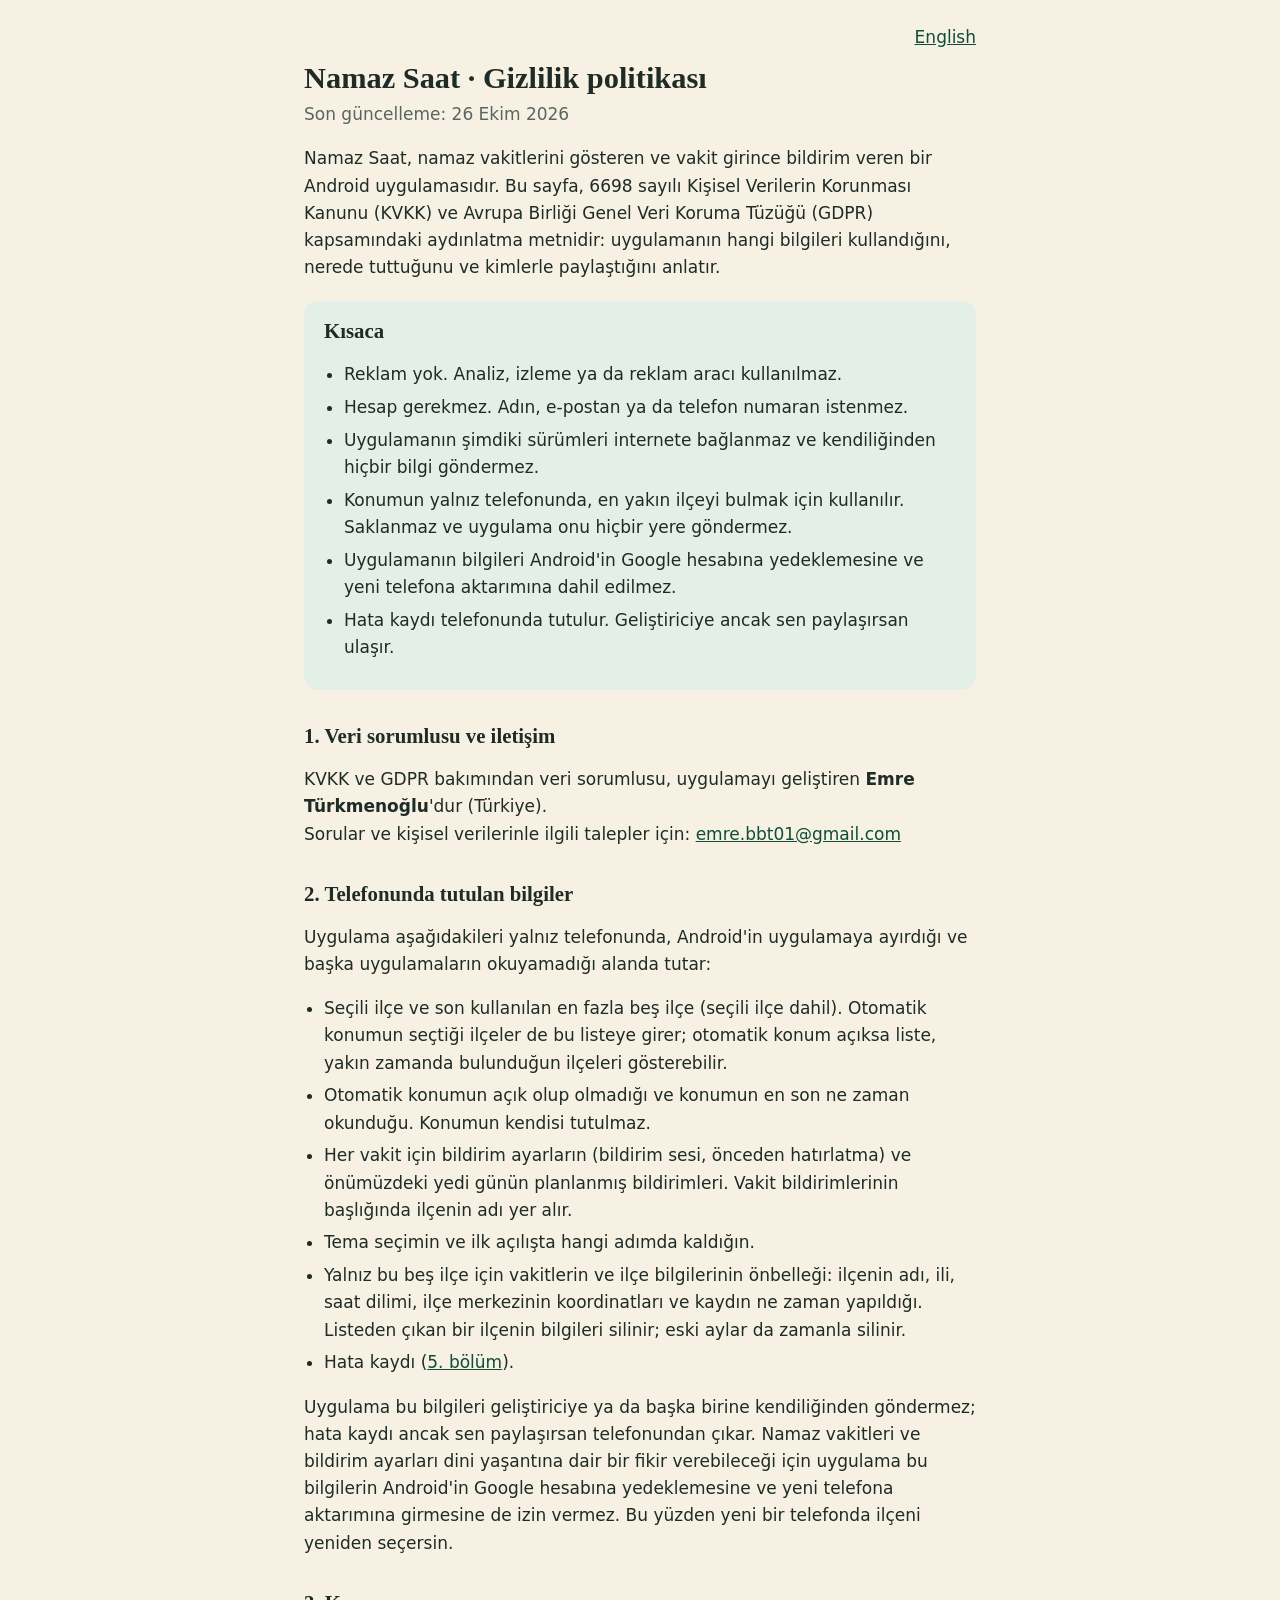
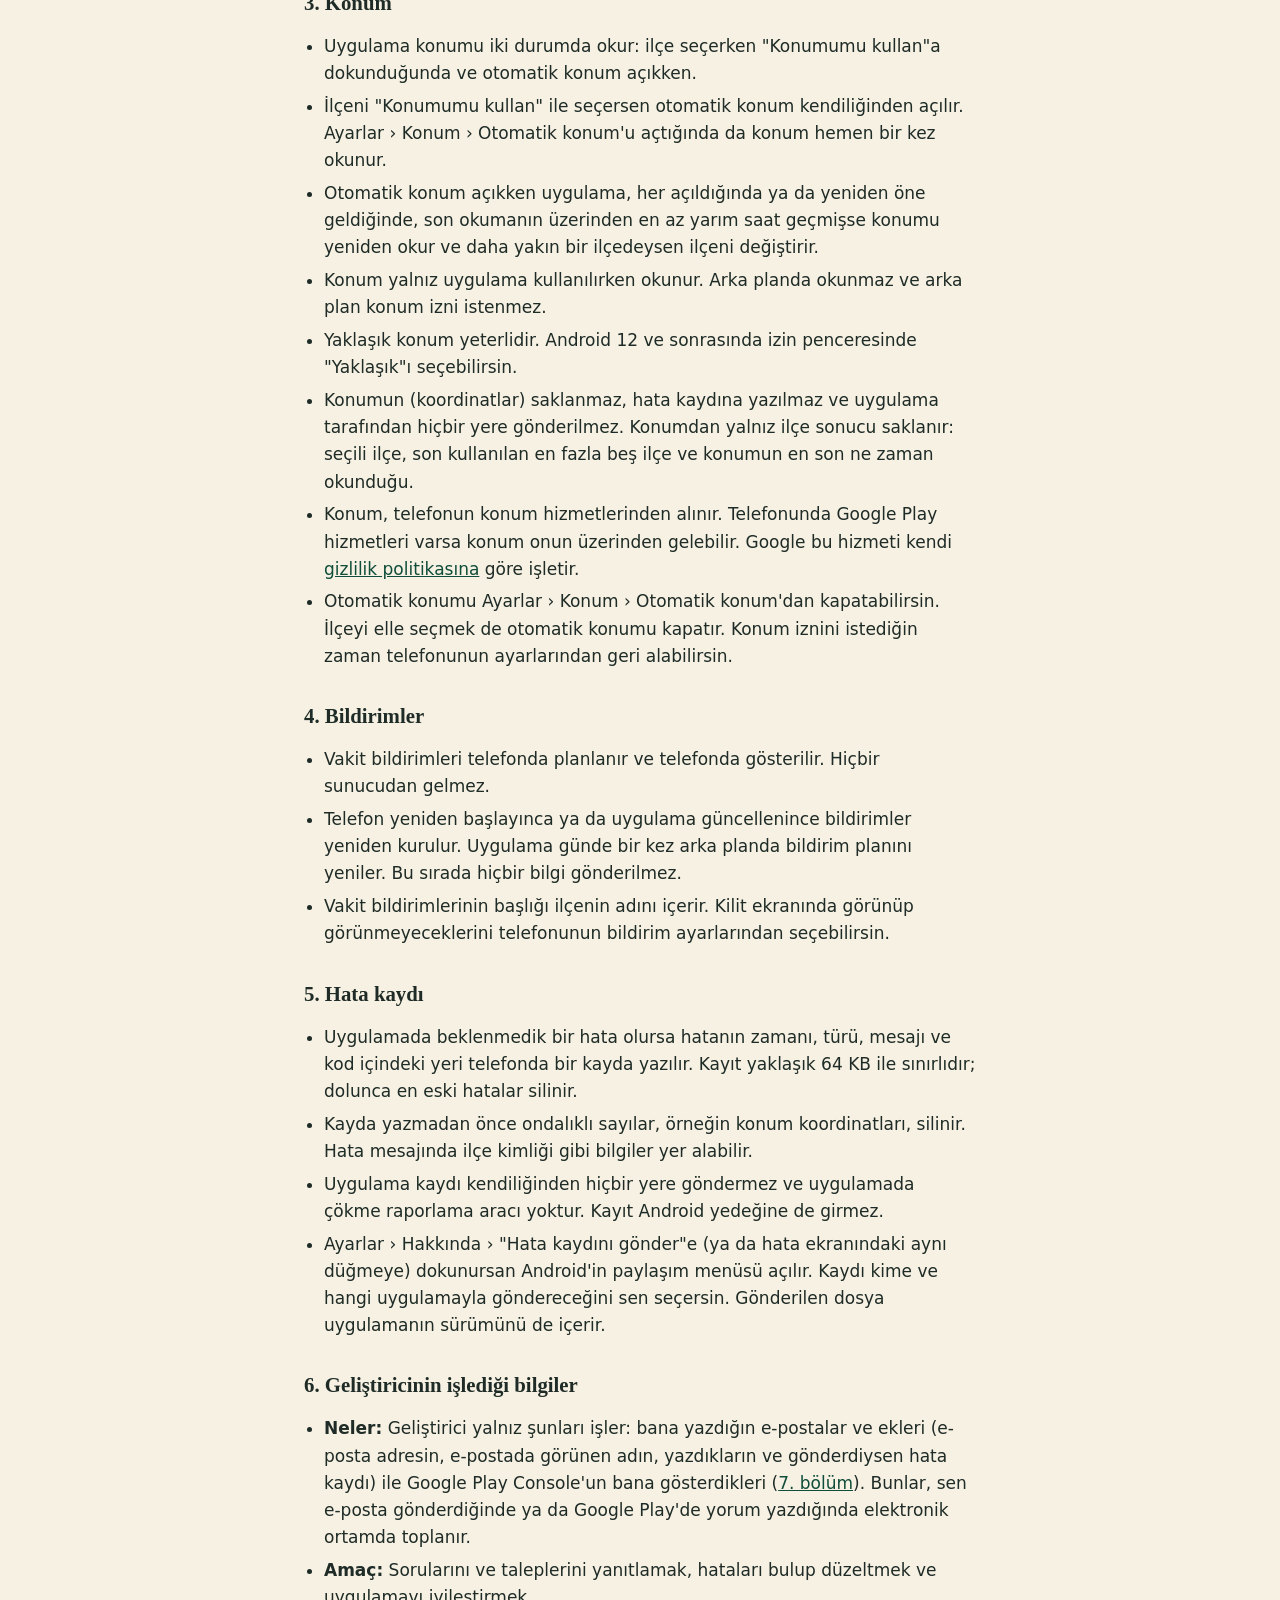
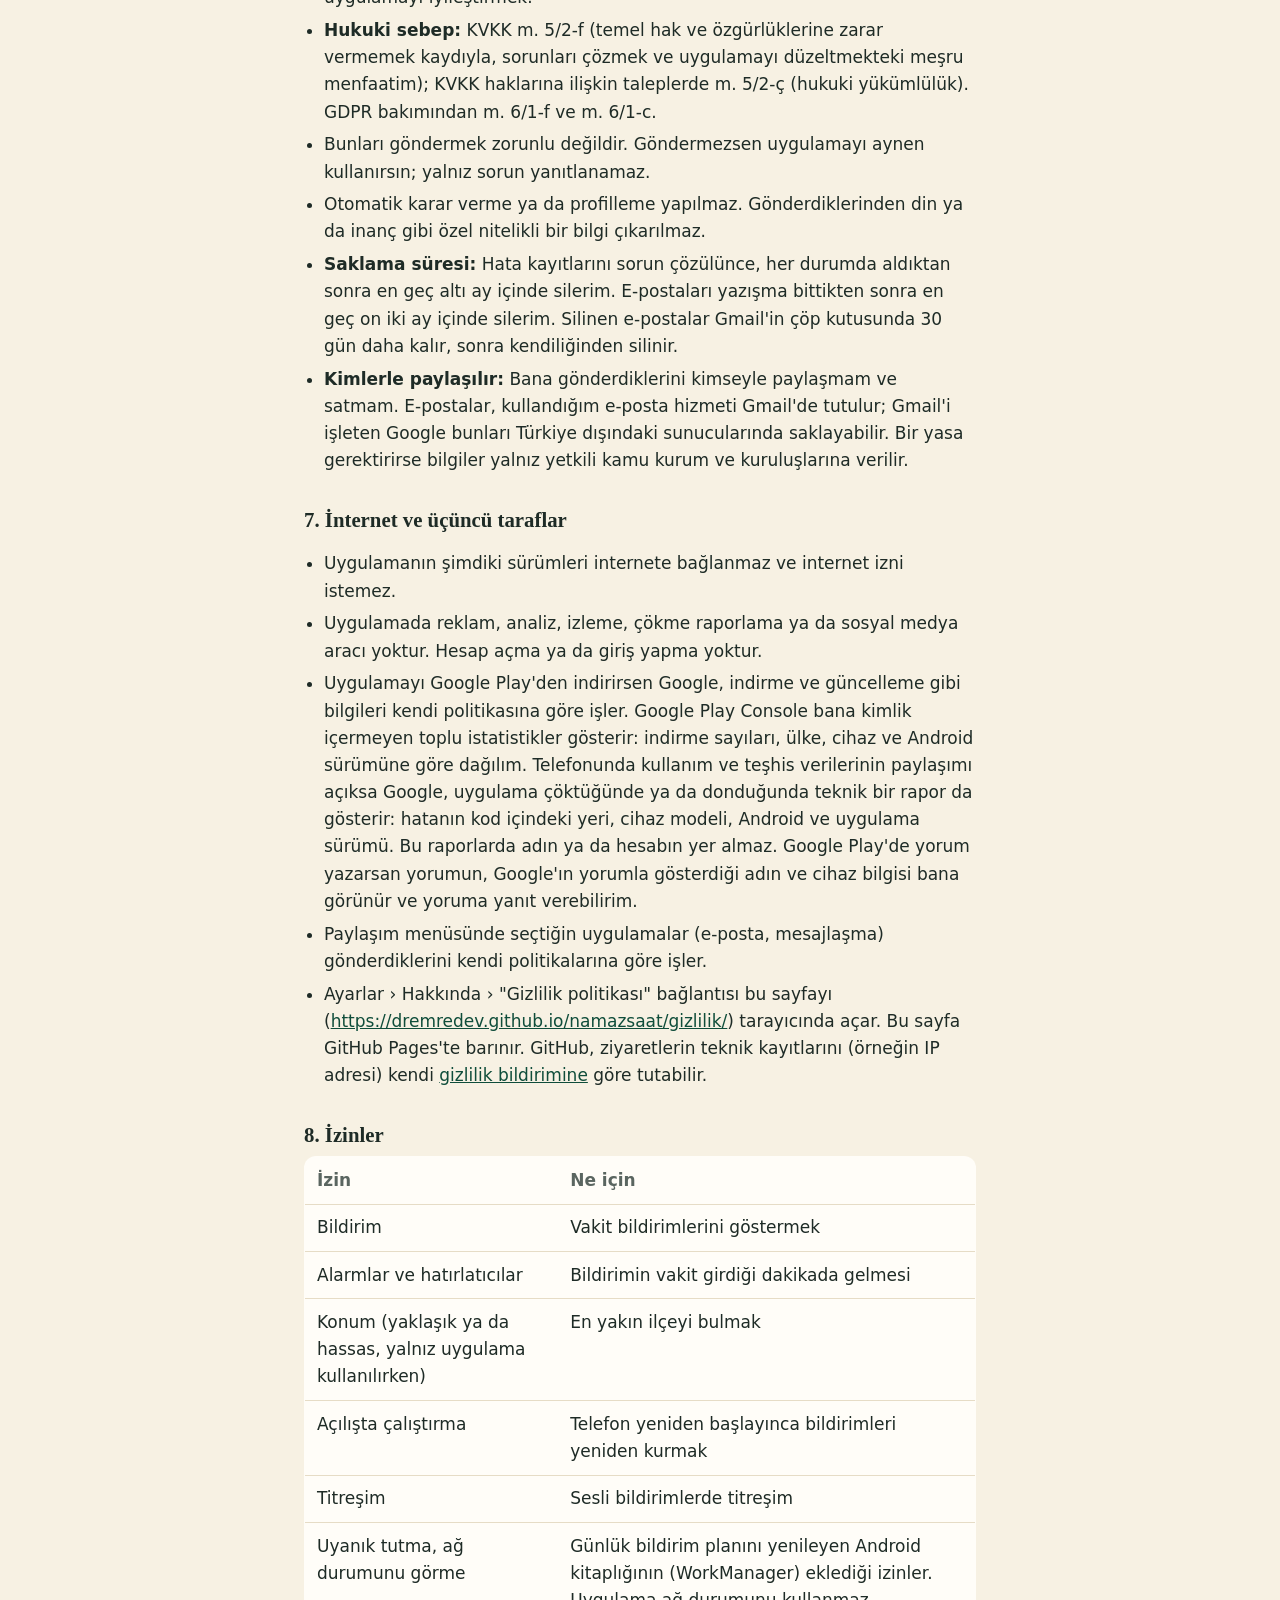
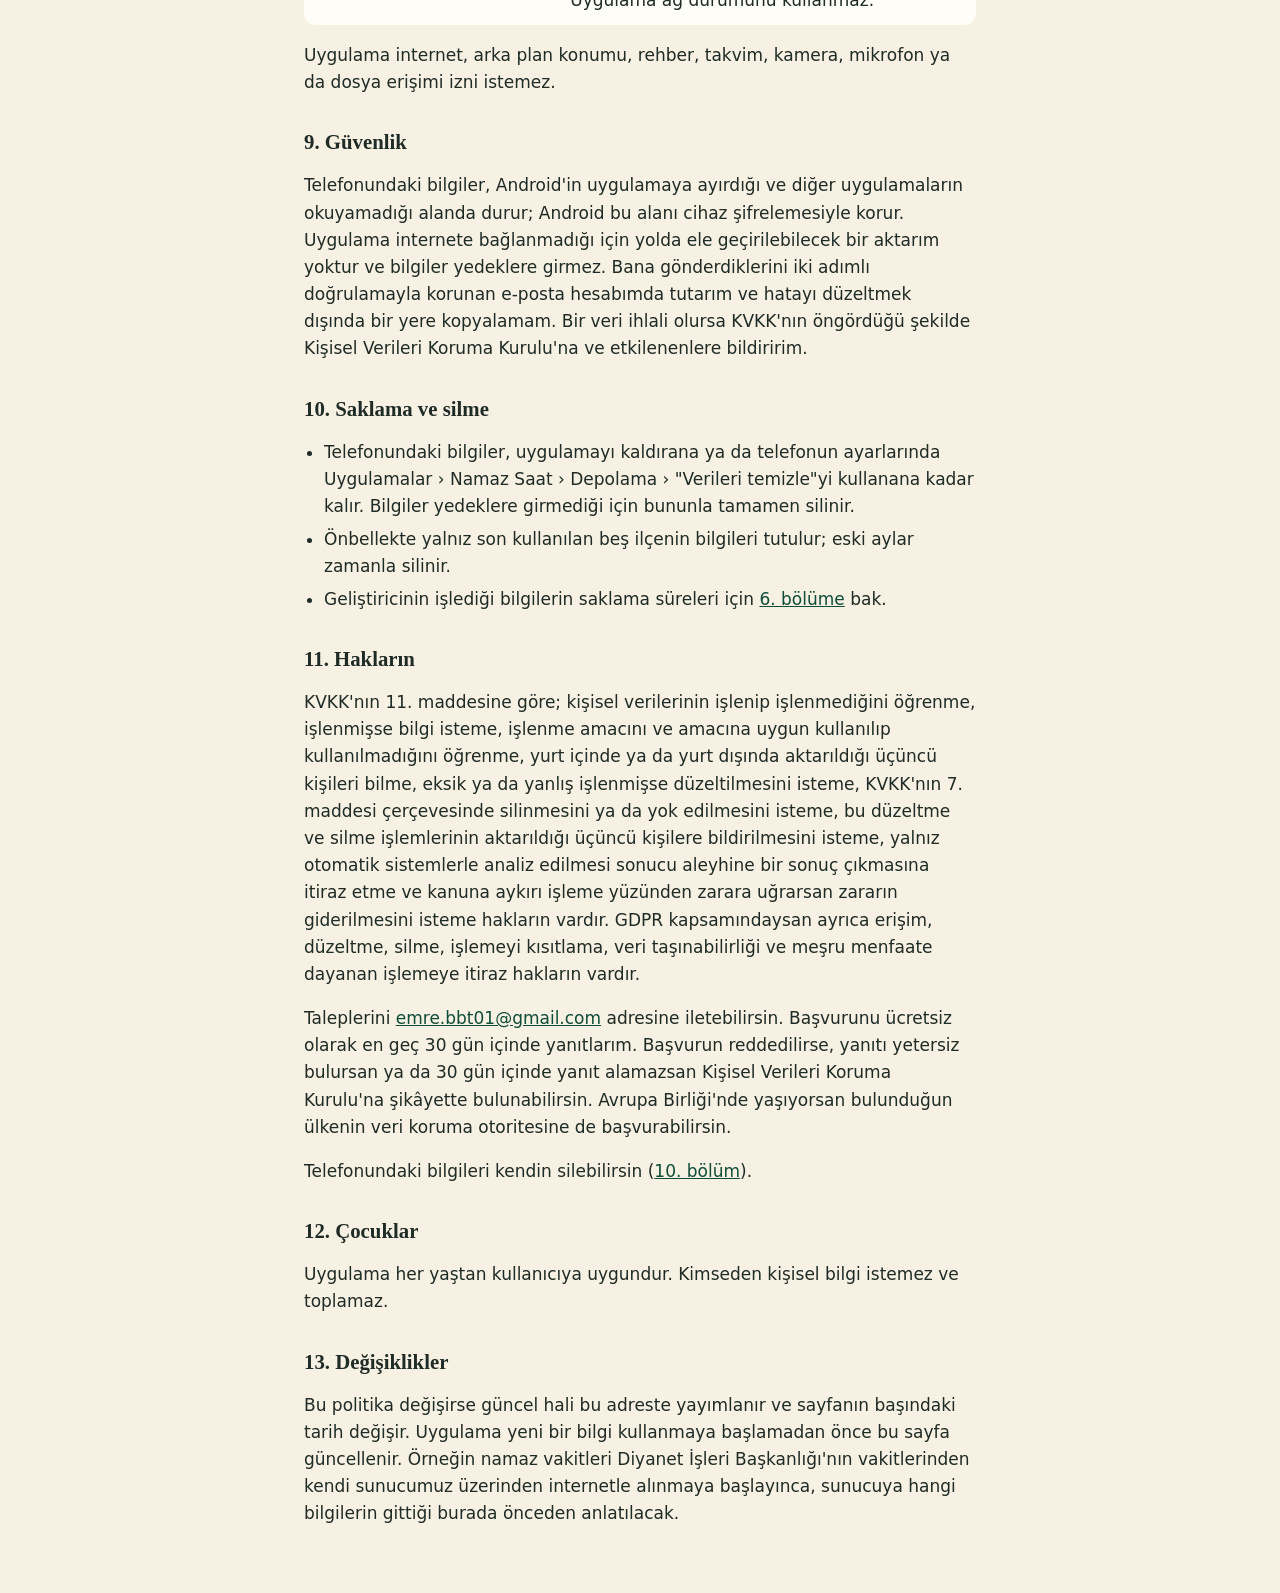
==== namazsaat/gizlilik/index.html @ 2cdb9e87 "Namaz Saat gizlilik politikası Türkçe (asıl metin) ve İngilizce; KVKK aydınlatma metni ve GDPR bilgi" ====
<!doctype html>
<html lang="tr">
<head>
<meta charset="utf-8">
<meta name="viewport" content="width=device-width, initial-scale=1">
<title>Namaz Saat · Gizlilik politikası</title>
<meta name="description" content="Namaz Saat uygulamasının hangi bilgileri kullandığı, nerede tuttuğu ve kimlerle paylaştığı.">
<link rel="alternate" hreflang="en" href="../privacy/">
<link rel="stylesheet" href="../policy.css">
</head>
<body>
<main>
<p class="lang"><a href="../privacy/" hreflang="en" lang="en">English</a></p>

<h1>Namaz Saat · Gizlilik politikası</h1>
<p class="updated">Son güncelleme: 26 Ekim 2026</p>

<p>Namaz Saat, namaz vakitlerini gösteren ve vakit girince bildirim veren bir Android uygulamasıdır. Bu sayfa, 6698 sayılı Kişisel Verilerin Korunması Kanunu (KVKK) ve Avrupa Birliği Genel Veri Koruma Tüzüğü (GDPR) kapsamındaki aydınlatma metnidir: uygulamanın hangi bilgileri kullandığını, nerede tuttuğunu ve kimlerle paylaştığını anlatır.</p>

<section class="summary" aria-labelledby="kisaca">
<h2 id="kisaca">Kısaca</h2>
<ul>
<li>Reklam yok. Analiz, izleme ya da reklam aracı kullanılmaz.</li>
<li>Hesap gerekmez. Adın, e-postan ya da telefon numaran istenmez.</li>
<li>Uygulamanın şimdiki sürümleri internete bağlanmaz ve kendiliğinden hiçbir bilgi göndermez.</li>
<li>Konumun yalnız telefonunda, en yakın ilçeyi bulmak için kullanılır. Saklanmaz ve uygulama onu hiçbir yere göndermez.</li>
<li>Uygulamanın bilgileri Android'in Google hesabına yedeklemesine ve yeni telefona aktarımına dahil edilmez.</li>
<li>Hata kaydı telefonunda tutulur. Geliştiriciye ancak sen paylaşırsan ulaşır.</li>
</ul>
</section>

<h2 id="sorumlu">1. Veri sorumlusu ve iletişim</h2>
<p>KVKK ve GDPR bakımından veri sorumlusu, uygulamayı geliştiren <strong>Emre Türkmenoğlu</strong>'dur (Türkiye).<br>
Sorular ve kişisel verilerinle ilgili talepler için: <a href="mailto:emre.bbt01@gmail.com">emre.bbt01@gmail.com</a></p>

<h2 id="telefonda">2. Telefonunda tutulan bilgiler</h2>
<p>Uygulama aşağıdakileri yalnız telefonunda, Android'in uygulamaya ayırdığı ve başka uygulamaların okuyamadığı alanda tutar:</p>
<ul>
<li>Seçili ilçe ve son kullanılan en fazla beş ilçe (seçili ilçe dahil). Otomatik konumun seçtiği ilçeler de bu listeye girer; otomatik konum açıksa liste, yakın zamanda bulunduğun ilçeleri gösterebilir.</li>
<li>Otomatik konumun açık olup olmadığı ve konumun en son ne zaman okunduğu. Konumun kendisi tutulmaz.</li>
<li>Her vakit için bildirim ayarların (bildirim sesi, önceden hatırlatma) ve önümüzdeki yedi günün planlanmış bildirimleri. Vakit bildirimlerinin başlığında ilçenin adı yer alır.</li>
<li>Tema seçimin ve ilk açılışta hangi adımda kaldığın.</li>
<li>Yalnız bu beş ilçe için vakitlerin ve ilçe bilgilerinin önbelleği: ilçenin adı, ili, saat dilimi, ilçe merkezinin koordinatları ve kaydın ne zaman yapıldığı. Listeden çıkan bir ilçenin bilgileri silinir; eski aylar da zamanla silinir.</li>
<li>Hata kaydı (<a href="#hata">5. bölüm</a>).</li>
</ul>
<p>Uygulama bu bilgileri geliştiriciye ya da başka birine kendiliğinden göndermez; hata kaydı ancak sen paylaşırsan telefonundan çıkar. Namaz vakitleri ve bildirim ayarları dini yaşantına dair bir fikir verebileceği için uygulama bu bilgilerin Android'in Google hesabına yedeklemesine ve yeni telefona aktarımına girmesine de izin vermez. Bu yüzden yeni bir telefonda ilçeni yeniden seçersin.</p>

<h2 id="konum">3. Konum</h2>
<ul>
<li>Uygulama konumu iki durumda okur: ilçe seçerken "Konumumu kullan"a dokunduğunda ve otomatik konum açıkken.</li>
<li>İlçeni "Konumumu kullan" ile seçersen otomatik konum kendiliğinden açılır. Ayarlar › Konum › Otomatik konum'u açtığında da konum hemen bir kez okunur.</li>
<li>Otomatik konum açıkken uygulama, her açıldığında ya da yeniden öne geldiğinde, son okumanın üzerinden en az yarım saat geçmişse konumu yeniden okur ve daha yakın bir ilçedeysen ilçeni değiştirir.</li>
<li>Konum yalnız uygulama kullanılırken okunur. Arka planda okunmaz ve arka plan konum izni istenmez.</li>
<li>Yaklaşık konum yeterlidir. Android 12 ve sonrasında izin penceresinde "Yaklaşık"ı seçebilirsin.</li>
<li>Konumun (koordinatlar) saklanmaz, hata kaydına yazılmaz ve uygulama tarafından hiçbir yere gönderilmez. Konumdan yalnız ilçe sonucu saklanır: seçili ilçe, son kullanılan en fazla beş ilçe ve konumun en son ne zaman okunduğu.</li>
<li>Konum, telefonun konum hizmetlerinden alınır. Telefonunda Google Play hizmetleri varsa konum onun üzerinden gelebilir. Google bu hizmeti kendi <a href="https://policies.google.com/privacy?hl=tr">gizlilik politikasına</a> göre işletir.</li>
<li>Otomatik konumu Ayarlar › Konum › Otomatik konum'dan kapatabilirsin. İlçeyi elle seçmek de otomatik konumu kapatır. Konum iznini istediğin zaman telefonunun ayarlarından geri alabilirsin.</li>
</ul>

<h2 id="bildirimler">4. Bildirimler</h2>
<ul>
<li>Vakit bildirimleri telefonda planlanır ve telefonda gösterilir. Hiçbir sunucudan gelmez.</li>
<li>Telefon yeniden başlayınca ya da uygulama güncellenince bildirimler yeniden kurulur. Uygulama günde bir kez arka planda bildirim planını yeniler. Bu sırada hiçbir bilgi gönderilmez.</li>
<li>Vakit bildirimlerinin başlığı ilçenin adını içerir. Kilit ekranında görünüp görünmeyeceklerini telefonunun bildirim ayarlarından seçebilirsin.</li>
</ul>

<h2 id="hata">5. Hata kaydı</h2>
<ul>
<li>Uygulamada beklenmedik bir hata olursa hatanın zamanı, türü, mesajı ve kod içindeki yeri telefonda bir kayda yazılır. Kayıt yaklaşık 64 KB ile sınırlıdır; dolunca en eski hatalar silinir.</li>
<li>Kayda yazmadan önce ondalıklı sayılar, örneğin konum koordinatları, silinir. Hata mesajında ilçe kimliği gibi bilgiler yer alabilir.</li>
<li>Uygulama kaydı kendiliğinden hiçbir yere göndermez ve uygulamada çökme raporlama aracı yoktur. Kayıt Android yedeğine de girmez.</li>
<li>Ayarlar › Hakkında › "Hata kaydını gönder"e (ya da hata ekranındaki aynı düğmeye) dokunursan Android'in paylaşım menüsü açılır. Kaydı kime ve hangi uygulamayla göndereceğini sen seçersin. Gönderilen dosya uygulamanın sürümünü de içerir.</li>
</ul>

<h2 id="gelistirici">6. Geliştiricinin işlediği bilgiler</h2>
<ul>
<li><strong>Neler:</strong> Geliştirici yalnız şunları işler: bana yazdığın e-postalar ve ekleri (e-posta adresin, e-postada görünen adın, yazdıkların ve gönderdiysen hata kaydı) ile Google Play Console'un bana gösterdikleri (<a href="#ucuncu">7. bölüm</a>). Bunlar, sen e-posta gönderdiğinde ya da Google Play'de yorum yazdığında elektronik ortamda toplanır.</li>
<li><strong>Amaç:</strong> Sorularını ve taleplerini yanıtlamak, hataları bulup düzeltmek ve uygulamayı iyileştirmek.</li>
<li><strong>Hukuki sebep:</strong> KVKK m. 5/2-f (temel hak ve özgürlüklerine zarar vermemek kaydıyla, sorunları çözmek ve uygulamayı düzeltmekteki meşru menfaatim); KVKK haklarına ilişkin taleplerde m. 5/2-ç (hukuki yükümlülük). GDPR bakımından m. 6/1-f ve m. 6/1-c.</li>
<li>Bunları göndermek zorunlu değildir. Göndermezsen uygulamayı aynen kullanırsın; yalnız sorun yanıtlanamaz.</li>
<li>Otomatik karar verme ya da profilleme yapılmaz. Gönderdiklerinden din ya da inanç gibi özel nitelikli bir bilgi çıkarılmaz.</li>
<li><strong>Saklama süresi:</strong> Hata kayıtlarını sorun çözülünce, her durumda aldıktan sonra en geç altı ay içinde silerim. E-postaları yazışma bittikten sonra en geç on iki ay içinde silerim. Silinen e-postalar Gmail'in çöp kutusunda 30 gün daha kalır, sonra kendiliğinden silinir.</li>
<li><strong>Kimlerle paylaşılır:</strong> Bana gönderdiklerini kimseyle paylaşmam ve satmam. E-postalar, kullandığım e-posta hizmeti Gmail'de tutulur; Gmail'i işleten Google bunları Türkiye dışındaki sunucularında saklayabilir. Bir yasa gerektirirse bilgiler yalnız yetkili kamu kurum ve kuruluşlarına verilir.</li>
</ul>

<h2 id="ucuncu">7. İnternet ve üçüncü taraflar</h2>
<ul>
<li>Uygulamanın şimdiki sürümleri internete bağlanmaz ve internet izni istemez.</li>
<li>Uygulamada reklam, analiz, izleme, çökme raporlama ya da sosyal medya aracı yoktur. Hesap açma ya da giriş yapma yoktur.</li>
<li>Uygulamayı Google Play'den indirirsen Google, indirme ve güncelleme gibi bilgileri kendi politikasına göre işler. Google Play Console bana kimlik içermeyen toplu istatistikler gösterir: indirme sayıları, ülke, cihaz ve Android sürümüne göre dağılım. Telefonunda kullanım ve teşhis verilerinin paylaşımı açıksa Google, uygulama çöktüğünde ya da donduğunda teknik bir rapor da gösterir: hatanın kod içindeki yeri, cihaz modeli, Android ve uygulama sürümü. Bu raporlarda adın ya da hesabın yer almaz. Google Play'de yorum yazarsan yorumun, Google'ın yorumla gösterdiği adın ve cihaz bilgisi bana görünür ve yoruma yanıt verebilirim.</li>
<li>Paylaşım menüsünde seçtiğin uygulamalar (e-posta, mesajlaşma) gönderdiklerini kendi politikalarına göre işler.</li>
<li>Ayarlar › Hakkında › "Gizlilik politikası" bağlantısı bu sayfayı (<a href="https://dremredev.github.io/namazsaat/gizlilik/">https://dremredev.github.io/namazsaat/gizlilik/</a>) tarayıcında açar. Bu sayfa GitHub Pages'te barınır. GitHub, ziyaretlerin teknik kayıtlarını (örneğin IP adresi) kendi <a href="https://docs.github.com/site-policy/privacy-policies/github-general-privacy-statement">gizlilik bildirimine</a> göre tutabilir.</li>
</ul>

<h2 id="izinler">8. İzinler</h2>
<table>
<thead><tr><th scope="col">İzin</th><th scope="col">Ne için</th></tr></thead>
<tbody>
<tr><td>Bildirim</td><td>Vakit bildirimlerini göstermek</td></tr>
<tr><td>Alarmlar ve hatırlatıcılar</td><td>Bildirimin vakit girdiği dakikada gelmesi</td></tr>
<tr><td>Konum (yaklaşık ya da hassas, yalnız uygulama kullanılırken)</td><td>En yakın ilçeyi bulmak</td></tr>
<tr><td>Açılışta çalıştırma</td><td>Telefon yeniden başlayınca bildirimleri yeniden kurmak</td></tr>
<tr><td>Titreşim</td><td>Sesli bildirimlerde titreşim</td></tr>
<tr><td>Uyanık tutma, ağ durumunu görme</td><td>Günlük bildirim planını yenileyen Android kitaplığının (WorkManager) eklediği izinler. Uygulama ağ durumunu kullanmaz.</td></tr>
</tbody>
</table>
<p>Uygulama internet, arka plan konumu, rehber, takvim, kamera, mikrofon ya da dosya erişimi izni istemez.</p>

<h2 id="guvenlik">9. Güvenlik</h2>
<p>Telefonundaki bilgiler, Android'in uygulamaya ayırdığı ve diğer uygulamaların okuyamadığı alanda durur; Android bu alanı cihaz şifrelemesiyle korur. Uygulama internete bağlanmadığı için yolda ele geçirilebilecek bir aktarım yoktur ve bilgiler yedeklere girmez. Bana gönderdiklerini iki adımlı doğrulamayla korunan e-posta hesabımda tutarım ve hatayı düzeltmek dışında bir yere kopyalamam. Bir veri ihlali olursa KVKK'nın öngördüğü şekilde Kişisel Verileri Koruma Kurulu'na ve etkilenenlere bildiririm.</p>

<h2 id="saklama">10. Saklama ve silme</h2>
<ul>
<li>Telefonundaki bilgiler, uygulamayı kaldırana ya da telefonun ayarlarında Uygulamalar › Namaz Saat › Depolama › "Verileri temizle"yi kullanana kadar kalır. Bilgiler yedeklere girmediği için bununla tamamen silinir.</li>
<li>Önbellekte yalnız son kullanılan beş ilçenin bilgileri tutulur; eski aylar zamanla silinir.</li>
<li>Geliştiricinin işlediği bilgilerin saklama süreleri için <a href="#gelistirici">6. bölüme</a> bak.</li>
</ul>

<h2 id="haklar">11. Hakların</h2>
<p>KVKK'nın 11. maddesine göre; kişisel verilerinin işlenip işlenmediğini öğrenme, işlenmişse bilgi isteme, işlenme amacını ve amacına uygun kullanılıp kullanılmadığını öğrenme, yurt içinde ya da yurt dışında aktarıldığı üçüncü kişileri bilme, eksik ya da yanlış işlenmişse düzeltilmesini isteme, KVKK'nın 7. maddesi çerçevesinde silinmesini ya da yok edilmesini isteme, bu düzeltme ve silme işlemlerinin aktarıldığı üçüncü kişilere bildirilmesini isteme, yalnız otomatik sistemlerle analiz edilmesi sonucu aleyhine bir sonuç çıkmasına itiraz etme ve kanuna aykırı işleme yüzünden zarara uğrarsan zararın giderilmesini isteme hakların vardır. GDPR kapsamındaysan ayrıca erişim, düzeltme, silme, işlemeyi kısıtlama, veri taşınabilirliği ve meşru menfaate dayanan işlemeye itiraz hakların vardır.</p>
<p>Taleplerini <a href="mailto:emre.bbt01@gmail.com">emre.bbt01@gmail.com</a> adresine iletebilirsin. Başvurunu ücretsiz olarak en geç 30 gün içinde yanıtlarım. Başvurun reddedilirse, yanıtı yetersiz bulursan ya da 30 gün içinde yanıt alamazsan Kişisel Verileri Koruma Kurulu'na şikâyette bulunabilirsin. Avrupa Birliği'nde yaşıyorsan bulunduğun ülkenin veri koruma otoritesine de başvurabilirsin.</p>
<p>Telefonundaki bilgileri kendin silebilirsin (<a href="#saklama">10. bölüm</a>).</p>

<h2 id="cocuklar">12. Çocuklar</h2>
<p>Uygulama her yaştan kullanıcıya uygundur. Kimseden kişisel bilgi istemez ve toplamaz.</p>

<h2 id="degisiklikler">13. Değişiklikler</h2>
<p>Bu politika değişirse güncel hali bu adreste yayımlanır ve sayfanın başındaki tarih değişir. Uygulama yeni bir bilgi kullanmaya başlamadan önce bu sayfa güncellenir. Örneğin namaz vakitleri Diyanet İşleri Başkanlığı'nın vakitlerinden kendi sunucumuz üzerinden internetle alınmaya başlayınca, sunucuya hangi bilgilerin gittiği burada önceden anlatılacak.</p>
</main>
</body>
</html>
---- namazsaat/policy.css ----
/* Namaz Saat policy pages: the app's colors, no external resources. */
:root {
  color-scheme: light dark;
  --paper: #fffdf8;
  --ground: #f7f1e3;
  --ink: #1e2b26;
  --muted: #5a6560;
  --accent: #0f4d3a;
  --line: #e6dcc6;
  --summary: #e4efe8;
}

@media (prefers-color-scheme: dark) {
  :root {
    --paper: #121e36;
    --ground: #0b1426;
    --ink: #f2ebdd;
    --muted: #b7b2a6;
    --accent: #d9b25f;
    --line: #22314f;
    --summary: #1a2a4a;
  }
}

* { box-sizing: border-box; }

body {
  margin: 0;
  background: var(--ground);
  color: var(--ink);
  font: 17px/1.6 system-ui, -apple-system, "Segoe UI", Roboto, "Noto Sans", sans-serif;
}

main {
  max-width: 44rem;
  margin: 0 auto;
  padding: 1.5rem 1rem 3rem;
}

h1 {
  font-family: Georgia, "Noto Serif", serif;
  font-size: 1.9rem;
  line-height: 1.25;
  margin: 0.5rem 0 0.25rem;
}

h2 {
  font-family: Georgia, "Noto Serif", serif;
  font-size: 1.3rem;
  line-height: 1.3;
  margin: 2rem 0 0.5rem;
}

a { color: var(--accent); }

.updated, .lang { color: var(--muted); margin: 0; }

.lang { text-align: right; }

.summary {
  background: var(--summary);
  border-radius: 14px;
  padding: 0.25rem 1.25rem 0.75rem;
  margin: 1.25rem 0;
}

.summary h2 { margin-top: 0.75rem; }

ul { padding-left: 1.25rem; }

li { margin: 0.35rem 0; }

table {
  width: 100%;
  border-collapse: collapse;
  background: var(--paper);
  border: 1px solid var(--line);
  border-radius: 12px;
  overflow: hidden;
}

th, td {
  text-align: left;
  vertical-align: top;
  padding: 0.6rem 0.75rem;
  border-bottom: 1px solid var(--line);
}

tr:last-child td { border-bottom: 0; }

th { color: var(--muted); font-weight: 600; }
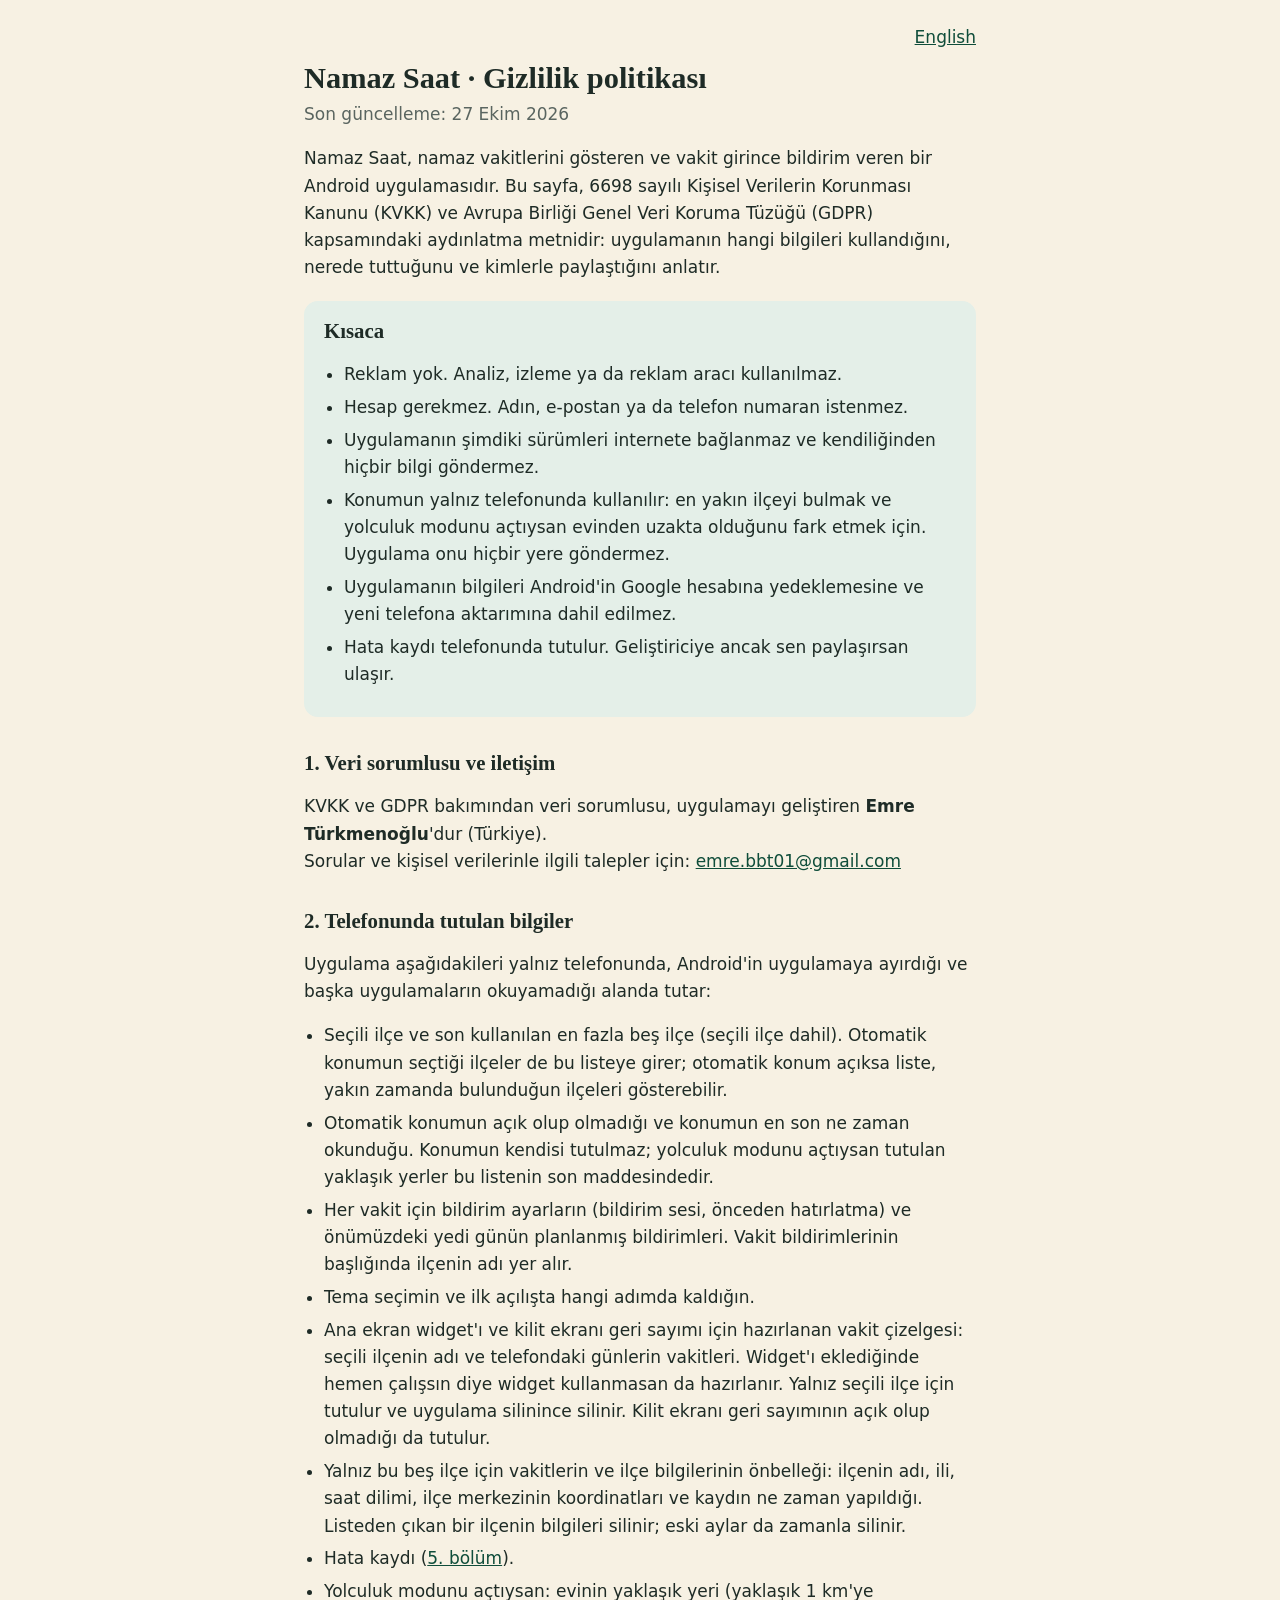
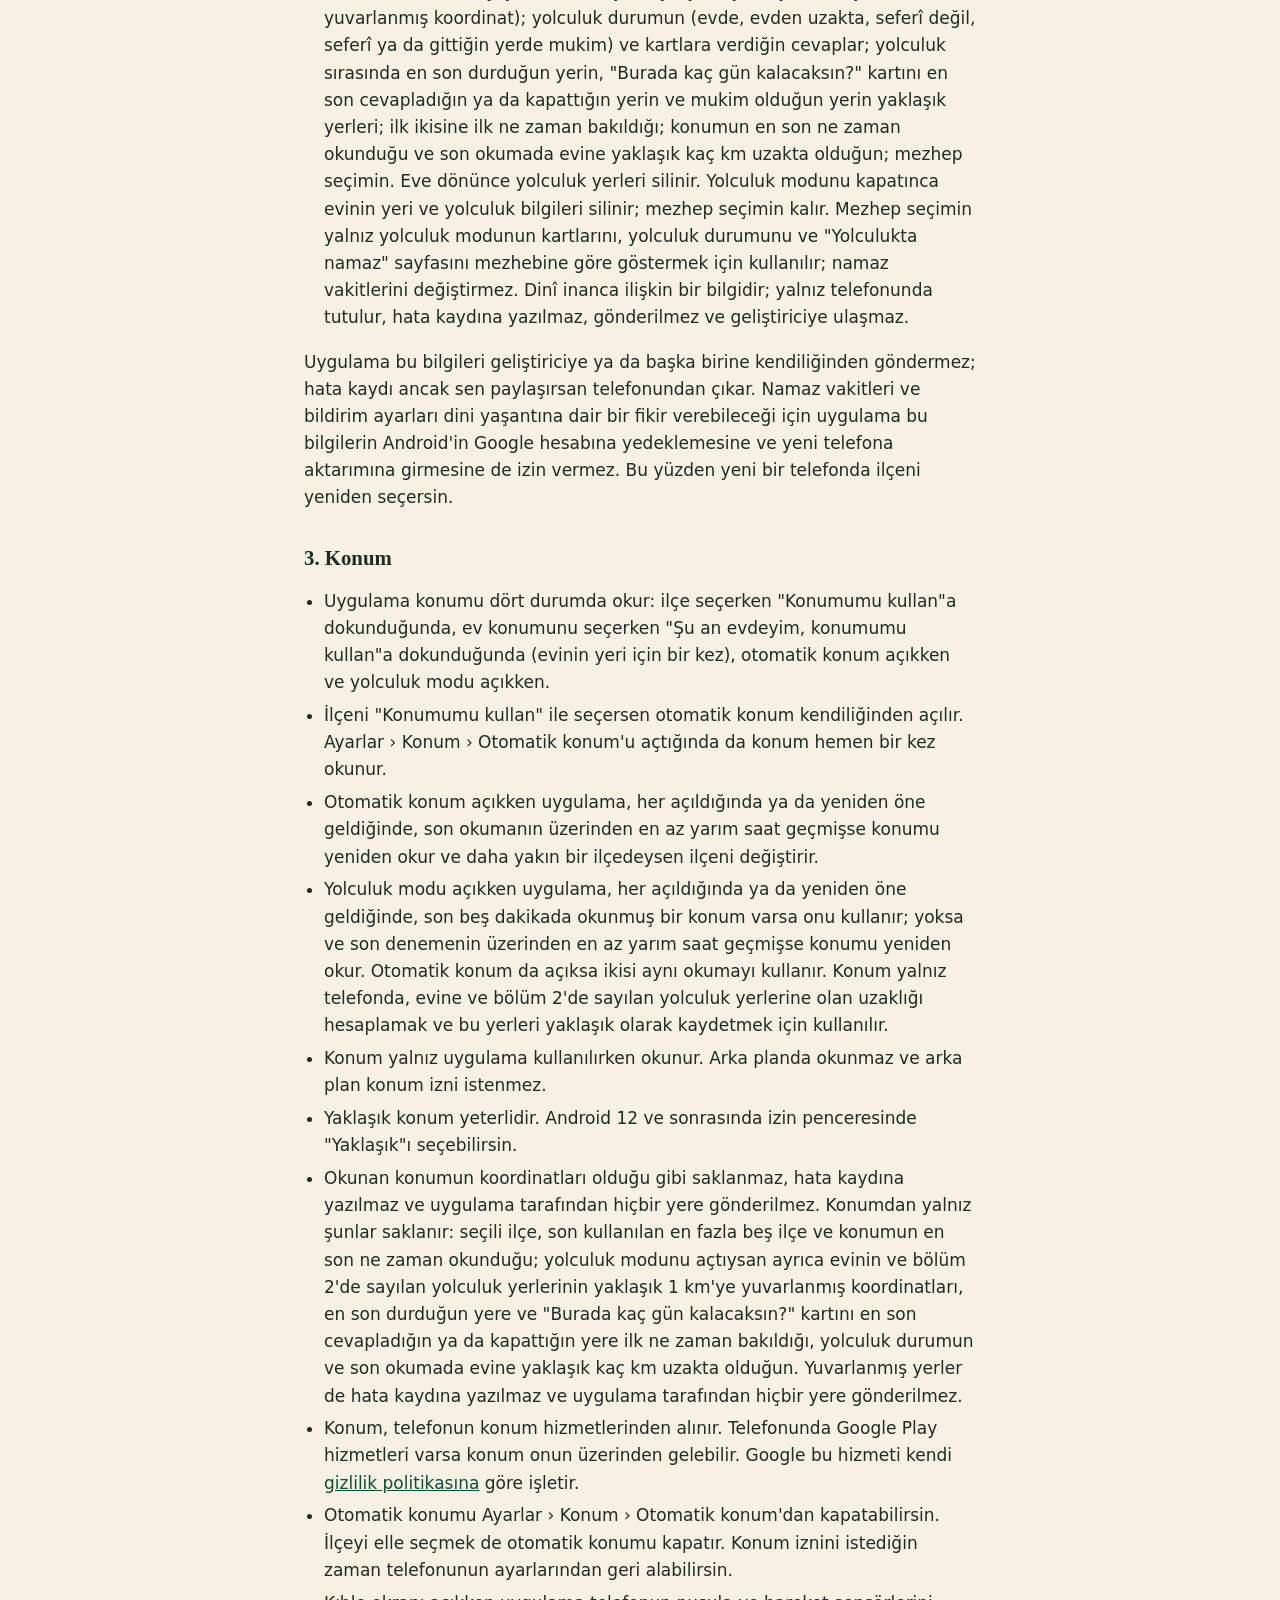
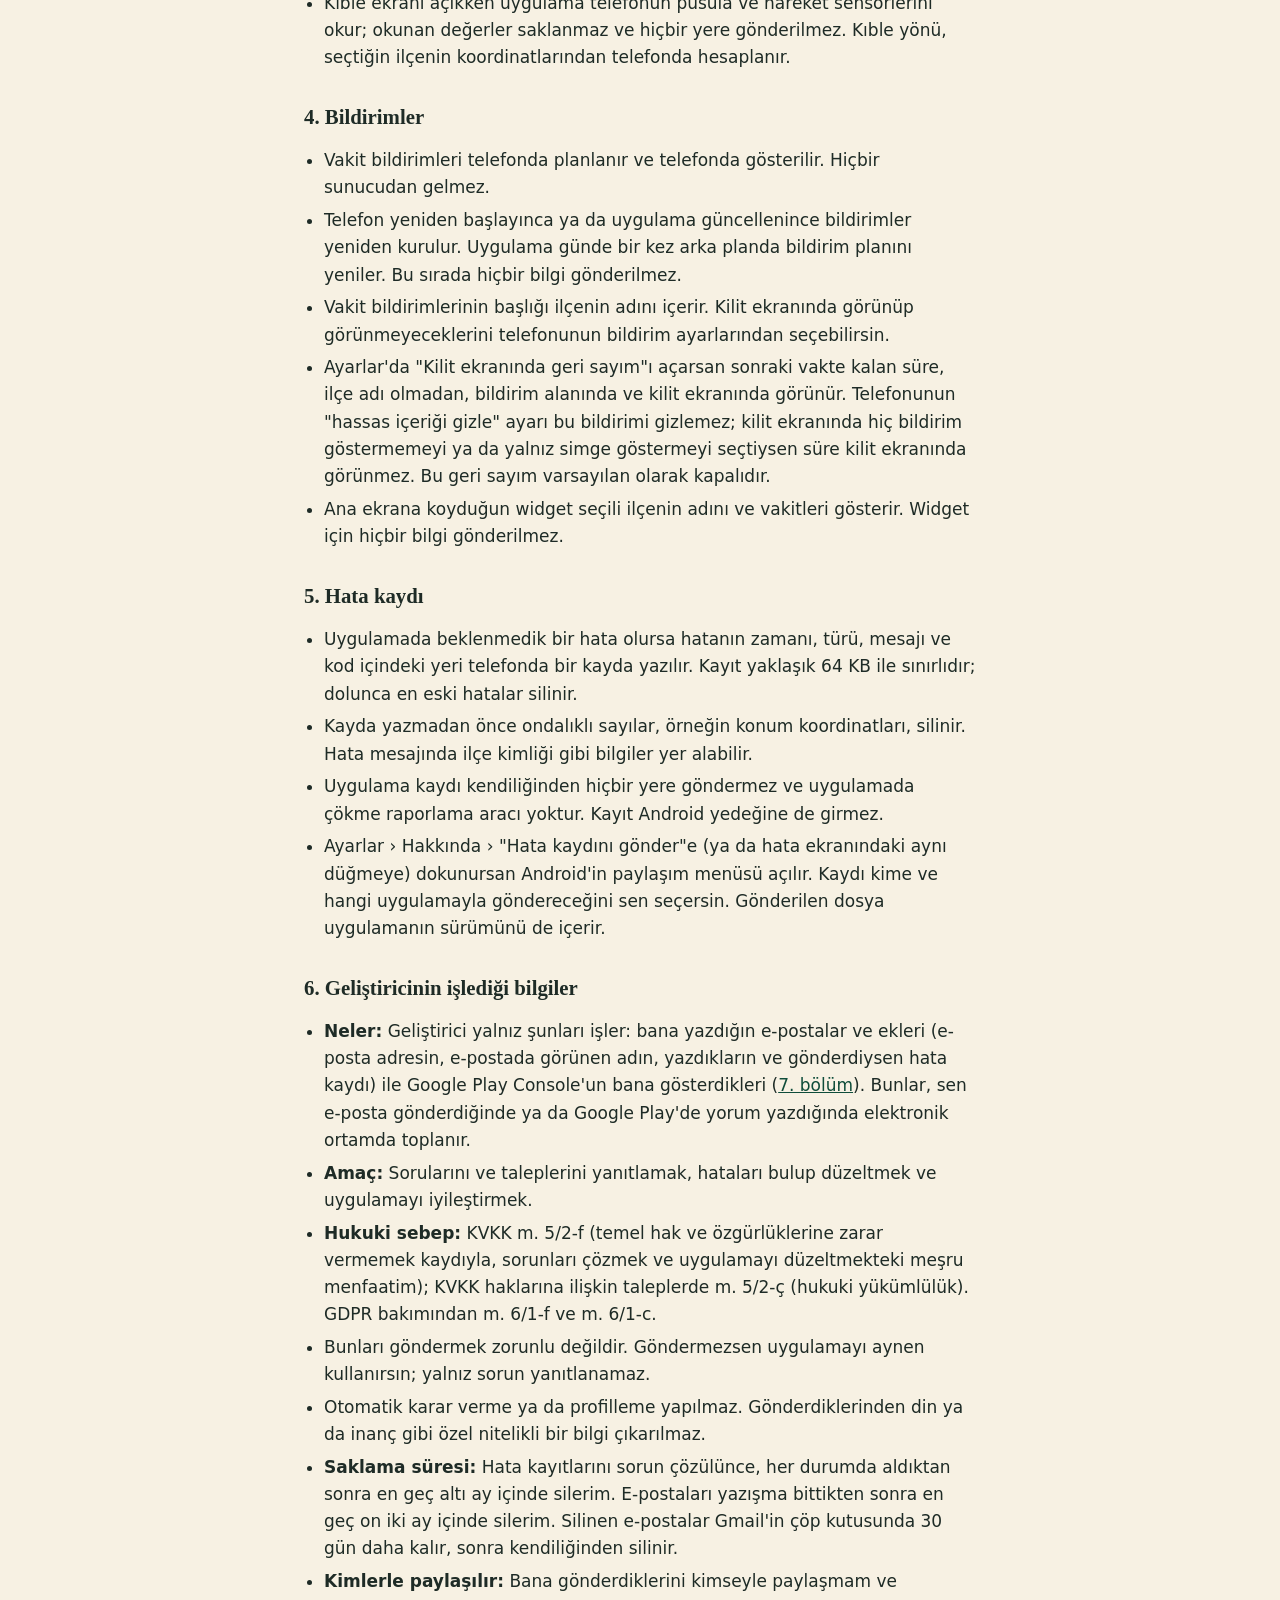
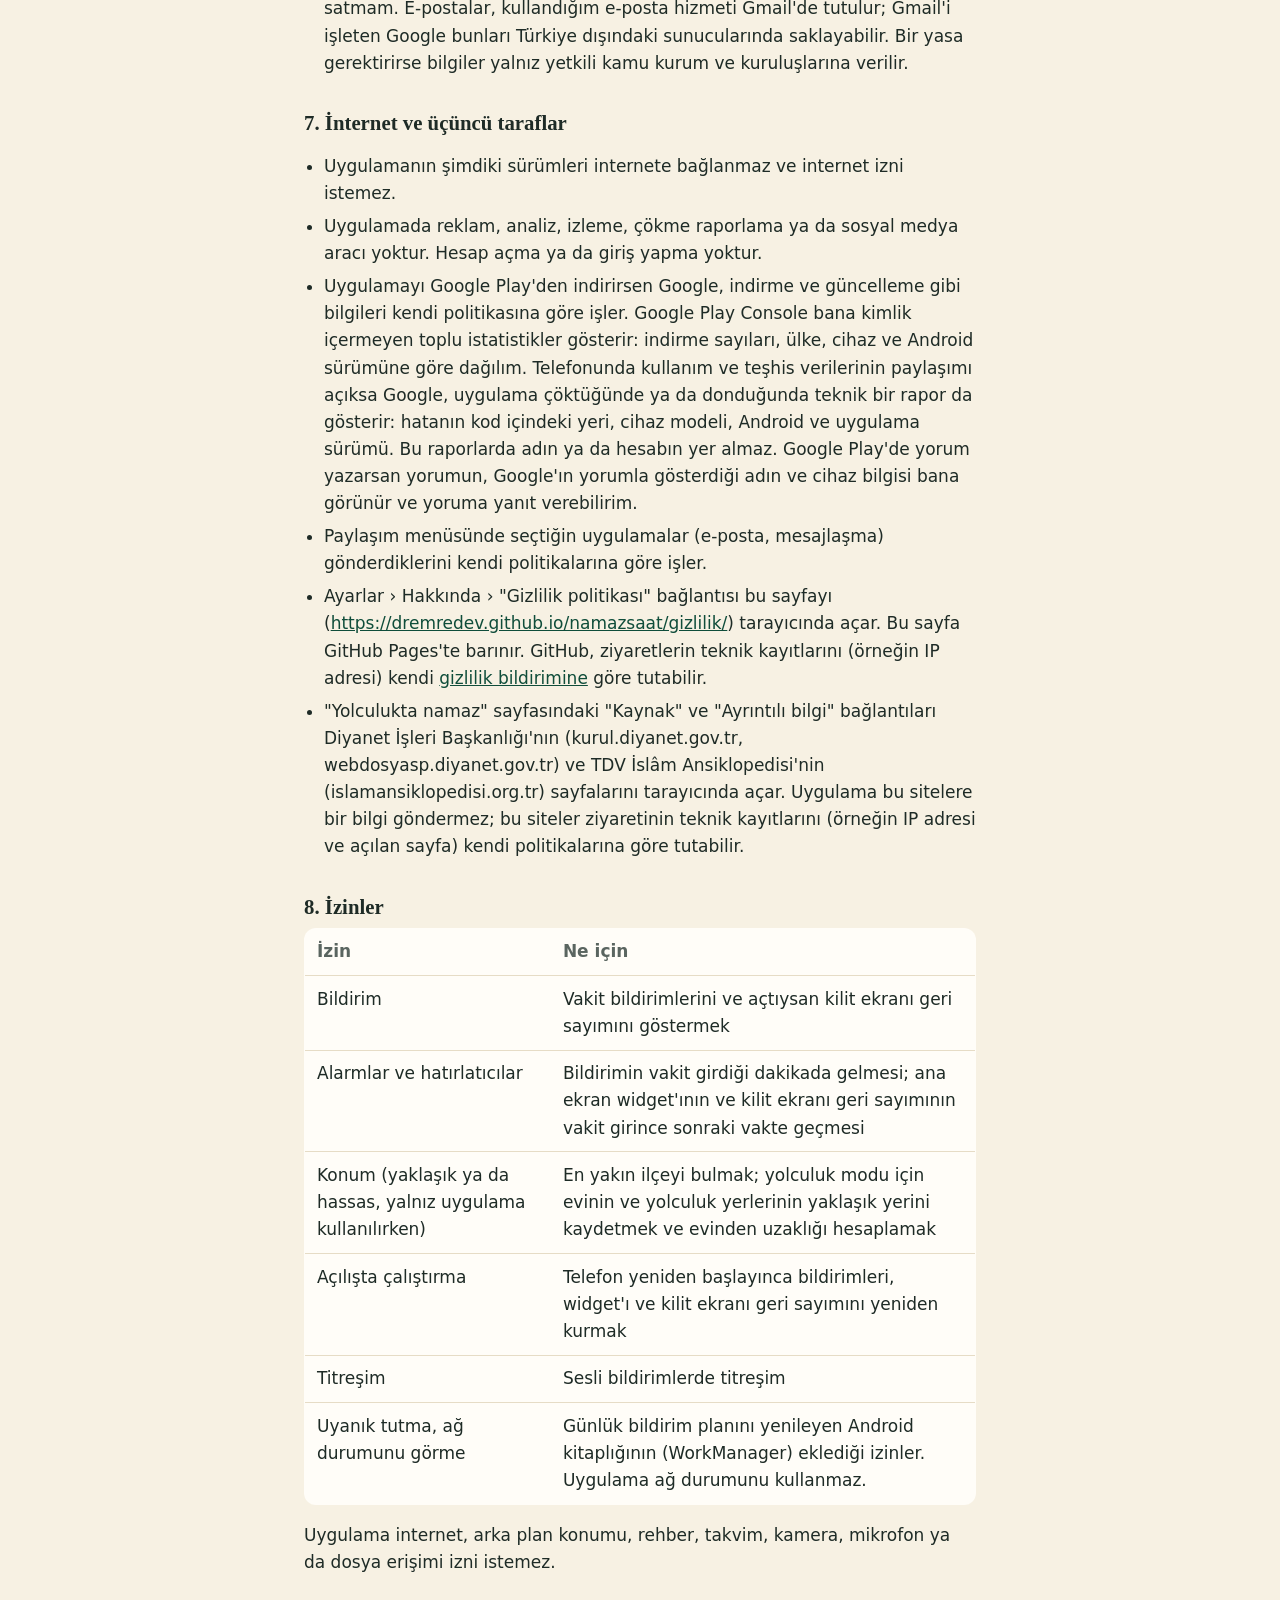
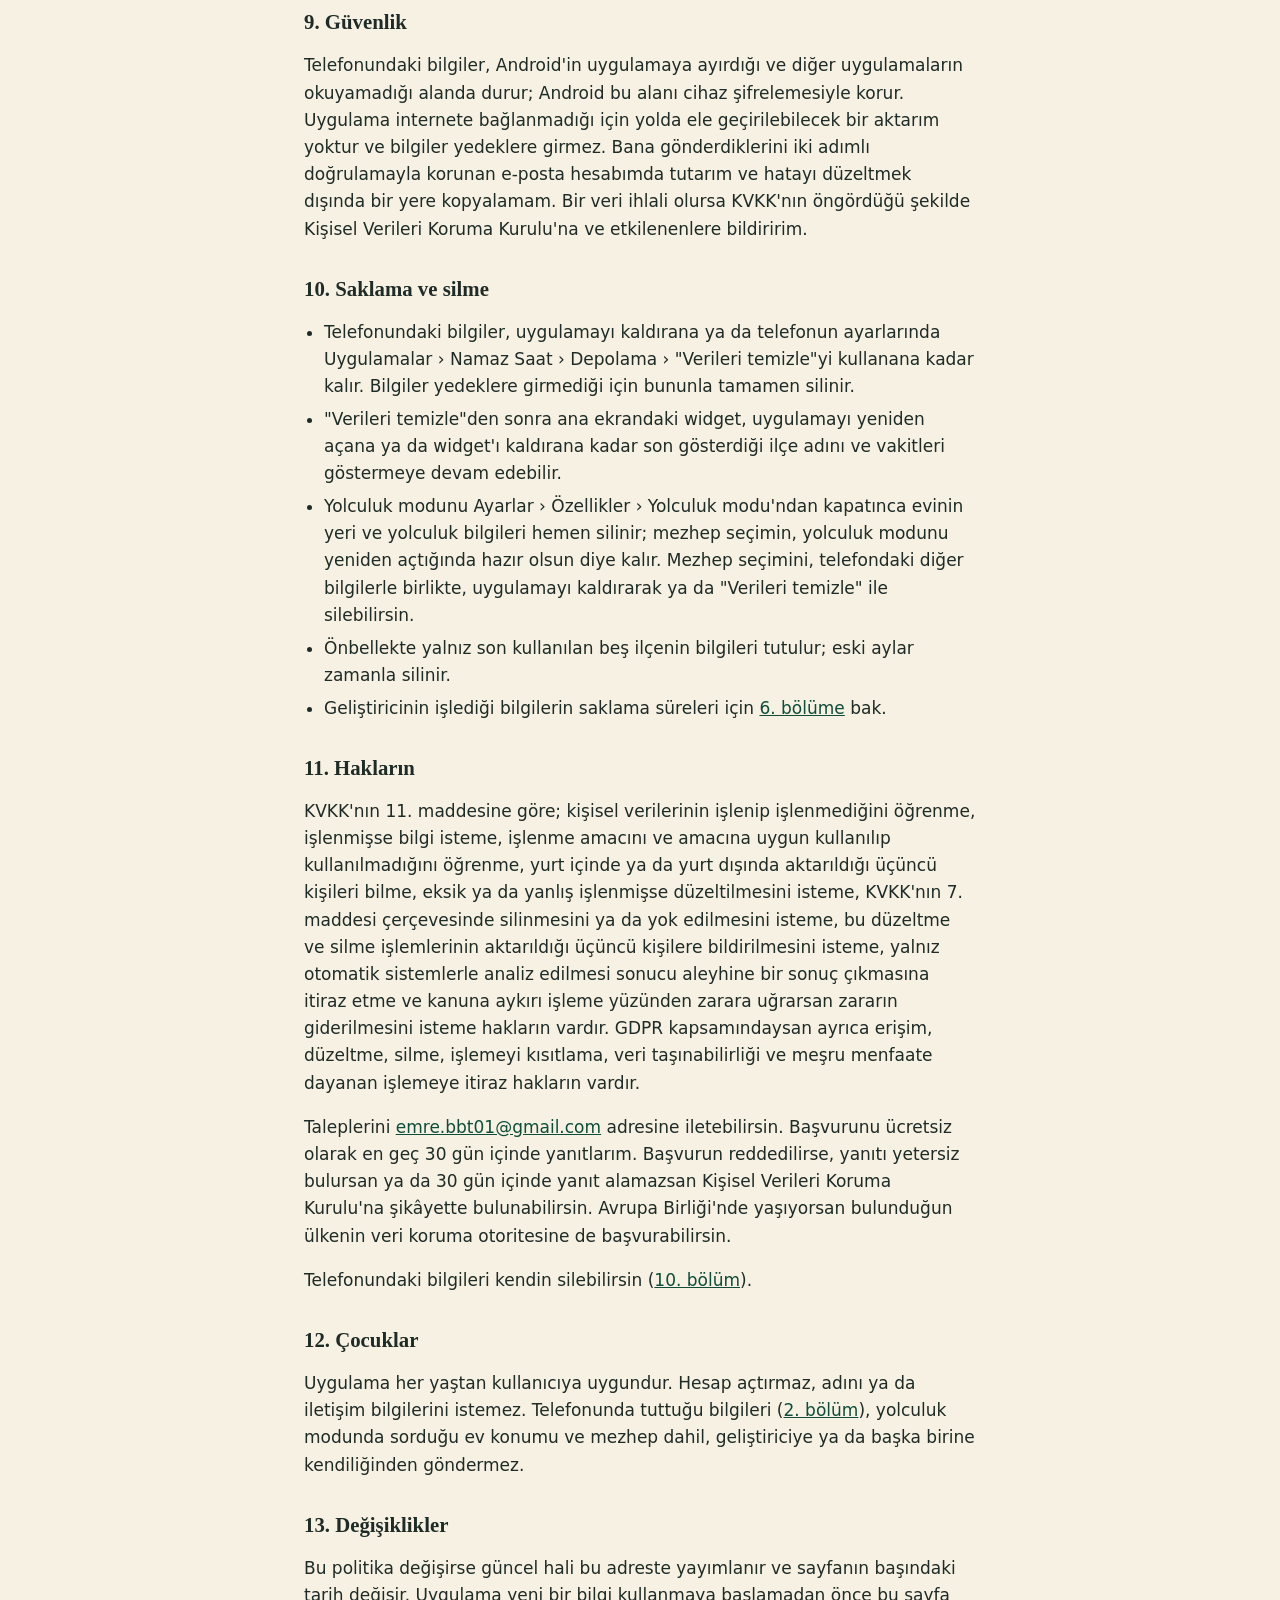
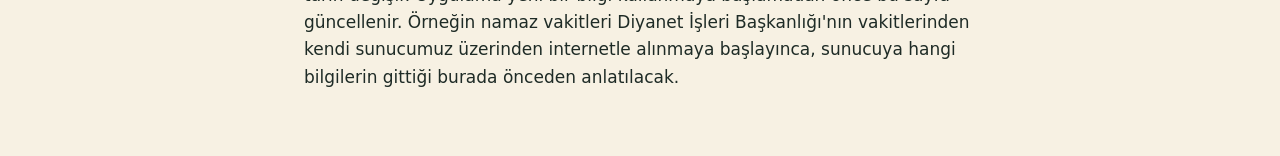
==== commit 4ad3908f: "Namaz Saat: İç test 2 için gizlilik politikası ekleri Kıble pusulası, ana ekran widget'ı ve kilit ek" ====
--- a/namazsaat/gizlilik/index.html
+++ b/namazsaat/gizlilik/index.html
@@ -13,7 +13,7 @@
 <p class="lang"><a href="../privacy/" hreflang="en" lang="en">English</a></p>
 
 <h1>Namaz Saat · Gizlilik politikası</h1>
-<p class="updated">Son güncelleme: 26 Ekim 2026</p>
+<p class="updated">Son güncelleme: 27 Ekim 2026</p>
 
 <p>Namaz Saat, namaz vakitlerini gösteren ve vakit girince bildirim veren bir Android uygulamasıdır. Bu sayfa, 6698 sayılı Kişisel Verilerin Korunması Kanunu (KVKK) ve Avrupa Birliği Genel Veri Koruma Tüzüğü (GDPR) kapsamındaki aydınlatma metnidir: uygulamanın hangi bilgileri kullandığını, nerede tuttuğunu ve kimlerle paylaştığını anlatır.</p>
 
@@ -23,7 +23,7 @@
 <li>Reklam yok. Analiz, izleme ya da reklam aracı kullanılmaz.</li>
 <li>Hesap gerekmez. Adın, e-postan ya da telefon numaran istenmez.</li>
 <li>Uygulamanın şimdiki sürümleri internete bağlanmaz ve kendiliğinden hiçbir bilgi göndermez.</li>
-<li>Konumun yalnız telefonunda, en yakın ilçeyi bulmak için kullanılır. Saklanmaz ve uygulama onu hiçbir yere göndermez.</li>
+<li>Konumun yalnız telefonunda kullanılır: en yakın ilçeyi bulmak ve yolculuk modunu açtıysan evinden uzakta olduğunu fark etmek için. Uygulama onu hiçbir yere göndermez.</li>
 <li>Uygulamanın bilgileri Android'in Google hesabına yedeklemesine ve yeni telefona aktarımına dahil edilmez.</li>
 <li>Hata kaydı telefonunda tutulur. Geliştiriciye ancak sen paylaşırsan ulaşır.</li>
 </ul>
@@ -37,24 +37,28 @@
 <p>Uygulama aşağıdakileri yalnız telefonunda, Android'in uygulamaya ayırdığı ve başka uygulamaların okuyamadığı alanda tutar:</p>
 <ul>
 <li>Seçili ilçe ve son kullanılan en fazla beş ilçe (seçili ilçe dahil). Otomatik konumun seçtiği ilçeler de bu listeye girer; otomatik konum açıksa liste, yakın zamanda bulunduğun ilçeleri gösterebilir.</li>
-<li>Otomatik konumun açık olup olmadığı ve konumun en son ne zaman okunduğu. Konumun kendisi tutulmaz.</li>
+<li>Otomatik konumun açık olup olmadığı ve konumun en son ne zaman okunduğu. Konumun kendisi tutulmaz; yolculuk modunu açtıysan tutulan yaklaşık yerler bu listenin son maddesindedir.</li>
 <li>Her vakit için bildirim ayarların (bildirim sesi, önceden hatırlatma) ve önümüzdeki yedi günün planlanmış bildirimleri. Vakit bildirimlerinin başlığında ilçenin adı yer alır.</li>
 <li>Tema seçimin ve ilk açılışta hangi adımda kaldığın.</li>
+<li>Ana ekran widget'ı ve kilit ekranı geri sayımı için hazırlanan vakit çizelgesi: seçili ilçenin adı ve telefondaki günlerin vakitleri. Widget'ı eklediğinde hemen çalışsın diye widget kullanmasan da hazırlanır. Yalnız seçili ilçe için tutulur ve uygulama silinince silinir. Kilit ekranı geri sayımının açık olup olmadığı da tutulur.</li>
 <li>Yalnız bu beş ilçe için vakitlerin ve ilçe bilgilerinin önbelleği: ilçenin adı, ili, saat dilimi, ilçe merkezinin koordinatları ve kaydın ne zaman yapıldığı. Listeden çıkan bir ilçenin bilgileri silinir; eski aylar da zamanla silinir.</li>
 <li>Hata kaydı (<a href="#hata">5. bölüm</a>).</li>
+<li>Yolculuk modunu açtıysan: evinin yaklaşık yeri (yaklaşık 1 km'ye yuvarlanmış koordinat); yolculuk durumun (evde, evden uzakta, seferî değil, seferî ya da gittiğin yerde mukim) ve kartlara verdiğin cevaplar; yolculuk sırasında en son durduğun yerin, "Burada kaç gün kalacaksın?" kartını en son cevapladığın ya da kapattığın yerin ve mukim olduğun yerin yaklaşık yerleri; ilk ikisine ilk ne zaman bakıldığı; konumun en son ne zaman okunduğu ve son okumada evine yaklaşık kaç km uzakta olduğun; mezhep seçimin. Eve dönünce yolculuk yerleri silinir. Yolculuk modunu kapatınca evinin yeri ve yolculuk bilgileri silinir; mezhep seçimin kalır. Mezhep seçimin yalnız yolculuk modunun kartlarını, yolculuk durumunu ve "Yolculukta namaz" sayfasını mezhebine göre göstermek için kullanılır; namaz vakitlerini değiştirmez. Dinî inanca ilişkin bir bilgidir; yalnız telefonunda tutulur, hata kaydına yazılmaz, gönderilmez ve geliştiriciye ulaşmaz.</li>
 </ul>
 <p>Uygulama bu bilgileri geliştiriciye ya da başka birine kendiliğinden göndermez; hata kaydı ancak sen paylaşırsan telefonundan çıkar. Namaz vakitleri ve bildirim ayarları dini yaşantına dair bir fikir verebileceği için uygulama bu bilgilerin Android'in Google hesabına yedeklemesine ve yeni telefona aktarımına girmesine de izin vermez. Bu yüzden yeni bir telefonda ilçeni yeniden seçersin.</p>
 
 <h2 id="konum">3. Konum</h2>
 <ul>
-<li>Uygulama konumu iki durumda okur: ilçe seçerken "Konumumu kullan"a dokunduğunda ve otomatik konum açıkken.</li>
+<li>Uygulama konumu dört durumda okur: ilçe seçerken "Konumumu kullan"a dokunduğunda, ev konumunu seçerken "Şu an evdeyim, konumumu kullan"a dokunduğunda (evinin yeri için bir kez), otomatik konum açıkken ve yolculuk modu açıkken.</li>
 <li>İlçeni "Konumumu kullan" ile seçersen otomatik konum kendiliğinden açılır. Ayarlar › Konum › Otomatik konum'u açtığında da konum hemen bir kez okunur.</li>
 <li>Otomatik konum açıkken uygulama, her açıldığında ya da yeniden öne geldiğinde, son okumanın üzerinden en az yarım saat geçmişse konumu yeniden okur ve daha yakın bir ilçedeysen ilçeni değiştirir.</li>
+<li>Yolculuk modu açıkken uygulama, her açıldığında ya da yeniden öne geldiğinde, son beş dakikada okunmuş bir konum varsa onu kullanır; yoksa ve son denemenin üzerinden en az yarım saat geçmişse konumu yeniden okur. Otomatik konum da açıksa ikisi aynı okumayı kullanır. Konum yalnız telefonda, evine ve bölüm 2'de sayılan yolculuk yerlerine olan uzaklığı hesaplamak ve bu yerleri yaklaşık olarak kaydetmek için kullanılır.</li>
 <li>Konum yalnız uygulama kullanılırken okunur. Arka planda okunmaz ve arka plan konum izni istenmez.</li>
 <li>Yaklaşık konum yeterlidir. Android 12 ve sonrasında izin penceresinde "Yaklaşık"ı seçebilirsin.</li>
-<li>Konumun (koordinatlar) saklanmaz, hata kaydına yazılmaz ve uygulama tarafından hiçbir yere gönderilmez. Konumdan yalnız ilçe sonucu saklanır: seçili ilçe, son kullanılan en fazla beş ilçe ve konumun en son ne zaman okunduğu.</li>
+<li>Okunan konumun koordinatları olduğu gibi saklanmaz, hata kaydına yazılmaz ve uygulama tarafından hiçbir yere gönderilmez. Konumdan yalnız şunlar saklanır: seçili ilçe, son kullanılan en fazla beş ilçe ve konumun en son ne zaman okunduğu; yolculuk modunu açtıysan ayrıca evinin ve bölüm 2'de sayılan yolculuk yerlerinin yaklaşık 1 km'ye yuvarlanmış koordinatları, en son durduğun yere ve "Burada kaç gün kalacaksın?" kartını en son cevapladığın ya da kapattığın yere ilk ne zaman bakıldığı, yolculuk durumun ve son okumada evine yaklaşık kaç km uzakta olduğun. Yuvarlanmış yerler de hata kaydına yazılmaz ve uygulama tarafından hiçbir yere gönderilmez.</li>
 <li>Konum, telefonun konum hizmetlerinden alınır. Telefonunda Google Play hizmetleri varsa konum onun üzerinden gelebilir. Google bu hizmeti kendi <a href="https://policies.google.com/privacy?hl=tr">gizlilik politikasına</a> göre işletir.</li>
 <li>Otomatik konumu Ayarlar › Konum › Otomatik konum'dan kapatabilirsin. İlçeyi elle seçmek de otomatik konumu kapatır. Konum iznini istediğin zaman telefonunun ayarlarından geri alabilirsin.</li>
+<li>Kıble ekranı açıkken uygulama telefonun pusula ve hareket sensörlerini okur; okunan değerler saklanmaz ve hiçbir yere gönderilmez. Kıble yönü, seçtiğin ilçenin koordinatlarından telefonda hesaplanır.</li>
 </ul>
 
 <h2 id="bildirimler">4. Bildirimler</h2>
@@ -62,6 +66,8 @@
 <li>Vakit bildirimleri telefonda planlanır ve telefonda gösterilir. Hiçbir sunucudan gelmez.</li>
 <li>Telefon yeniden başlayınca ya da uygulama güncellenince bildirimler yeniden kurulur. Uygulama günde bir kez arka planda bildirim planını yeniler. Bu sırada hiçbir bilgi gönderilmez.</li>
 <li>Vakit bildirimlerinin başlığı ilçenin adını içerir. Kilit ekranında görünüp görünmeyeceklerini telefonunun bildirim ayarlarından seçebilirsin.</li>
+<li>Ayarlar'da "Kilit ekranında geri sayım"ı açarsan sonraki vakte kalan süre, ilçe adı olmadan, bildirim alanında ve kilit ekranında görünür. Telefonunun "hassas içeriği gizle" ayarı bu bildirimi gizlemez; kilit ekranında hiç bildirim göstermemeyi ya da yalnız simge göstermeyi seçtiysen süre kilit ekranında görünmez. Bu geri sayım varsayılan olarak kapalıdır.</li>
+<li>Ana ekrana koyduğun widget seçili ilçenin adını ve vakitleri gösterir. Widget için hiçbir bilgi gönderilmez.</li>
 </ul>
 
 <h2 id="hata">5. Hata kaydı</h2>
@@ -90,16 +96,17 @@
 <li>Uygulamayı Google Play'den indirirsen Google, indirme ve güncelleme gibi bilgileri kendi politikasına göre işler. Google Play Console bana kimlik içermeyen toplu istatistikler gösterir: indirme sayıları, ülke, cihaz ve Android sürümüne göre dağılım. Telefonunda kullanım ve teşhis verilerinin paylaşımı açıksa Google, uygulama çöktüğünde ya da donduğunda teknik bir rapor da gösterir: hatanın kod içindeki yeri, cihaz modeli, Android ve uygulama sürümü. Bu raporlarda adın ya da hesabın yer almaz. Google Play'de yorum yazarsan yorumun, Google'ın yorumla gösterdiği adın ve cihaz bilgisi bana görünür ve yoruma yanıt verebilirim.</li>
 <li>Paylaşım menüsünde seçtiğin uygulamalar (e-posta, mesajlaşma) gönderdiklerini kendi politikalarına göre işler.</li>
 <li>Ayarlar › Hakkında › "Gizlilik politikası" bağlantısı bu sayfayı (<a href="https://dremredev.github.io/namazsaat/gizlilik/">https://dremredev.github.io/namazsaat/gizlilik/</a>) tarayıcında açar. Bu sayfa GitHub Pages'te barınır. GitHub, ziyaretlerin teknik kayıtlarını (örneğin IP adresi) kendi <a href="https://docs.github.com/site-policy/privacy-policies/github-general-privacy-statement">gizlilik bildirimine</a> göre tutabilir.</li>
+<li>"Yolculukta namaz" sayfasındaki "Kaynak" ve "Ayrıntılı bilgi" bağlantıları Diyanet İşleri Başkanlığı'nın (kurul.diyanet.gov.tr, webdosyasp.diyanet.gov.tr) ve TDV İslâm Ansiklopedisi'nin (islamansiklopedisi.org.tr) sayfalarını tarayıcında açar. Uygulama bu sitelere bir bilgi göndermez; bu siteler ziyaretinin teknik kayıtlarını (örneğin IP adresi ve açılan sayfa) kendi politikalarına göre tutabilir.</li>
 </ul>
 
 <h2 id="izinler">8. İzinler</h2>
 <table>
 <thead><tr><th scope="col">İzin</th><th scope="col">Ne için</th></tr></thead>
 <tbody>
-<tr><td>Bildirim</td><td>Vakit bildirimlerini göstermek</td></tr>
-<tr><td>Alarmlar ve hatırlatıcılar</td><td>Bildirimin vakit girdiği dakikada gelmesi</td></tr>
-<tr><td>Konum (yaklaşık ya da hassas, yalnız uygulama kullanılırken)</td><td>En yakın ilçeyi bulmak</td></tr>
-<tr><td>Açılışta çalıştırma</td><td>Telefon yeniden başlayınca bildirimleri yeniden kurmak</td></tr>
+<tr><td>Bildirim</td><td>Vakit bildirimlerini ve açtıysan kilit ekranı geri sayımını göstermek</td></tr>
+<tr><td>Alarmlar ve hatırlatıcılar</td><td>Bildirimin vakit girdiği dakikada gelmesi; ana ekran widget'ının ve kilit ekranı geri sayımının vakit girince sonraki vakte geçmesi</td></tr>
+<tr><td>Konum (yaklaşık ya da hassas, yalnız uygulama kullanılırken)</td><td>En yakın ilçeyi bulmak; yolculuk modu için evinin ve yolculuk yerlerinin yaklaşık yerini kaydetmek ve evinden uzaklığı hesaplamak</td></tr>
+<tr><td>Açılışta çalıştırma</td><td>Telefon yeniden başlayınca bildirimleri, widget'ı ve kilit ekranı geri sayımını yeniden kurmak</td></tr>
 <tr><td>Titreşim</td><td>Sesli bildirimlerde titreşim</td></tr>
 <tr><td>Uyanık tutma, ağ durumunu görme</td><td>Günlük bildirim planını yenileyen Android kitaplığının (WorkManager) eklediği izinler. Uygulama ağ durumunu kullanmaz.</td></tr>
 </tbody>
@@ -112,6 +119,8 @@
 <h2 id="saklama">10. Saklama ve silme</h2>
 <ul>
 <li>Telefonundaki bilgiler, uygulamayı kaldırana ya da telefonun ayarlarında Uygulamalar › Namaz Saat › Depolama › "Verileri temizle"yi kullanana kadar kalır. Bilgiler yedeklere girmediği için bununla tamamen silinir.</li>
+<li>"Verileri temizle"den sonra ana ekrandaki widget, uygulamayı yeniden açana ya da widget'ı kaldırana kadar son gösterdiği ilçe adını ve vakitleri göstermeye devam edebilir.</li>
+<li>Yolculuk modunu Ayarlar › Özellikler › Yolculuk modu'ndan kapatınca evinin yeri ve yolculuk bilgileri hemen silinir; mezhep seçimin, yolculuk modunu yeniden açtığında hazır olsun diye kalır. Mezhep seçimini, telefondaki diğer bilgilerle birlikte, uygulamayı kaldırarak ya da "Verileri temizle" ile silebilirsin.</li>
 <li>Önbellekte yalnız son kullanılan beş ilçenin bilgileri tutulur; eski aylar zamanla silinir.</li>
 <li>Geliştiricinin işlediği bilgilerin saklama süreleri için <a href="#gelistirici">6. bölüme</a> bak.</li>
 </ul>
@@ -122,7 +131,7 @@
 <p>Telefonundaki bilgileri kendin silebilirsin (<a href="#saklama">10. bölüm</a>).</p>
 
 <h2 id="cocuklar">12. Çocuklar</h2>
-<p>Uygulama her yaştan kullanıcıya uygundur. Kimseden kişisel bilgi istemez ve toplamaz.</p>
+<p>Uygulama her yaştan kullanıcıya uygundur. Hesap açtırmaz, adını ya da iletişim bilgilerini istemez. Telefonunda tuttuğu bilgileri (<a href="#telefonda">2. bölüm</a>), yolculuk modunda sorduğu ev konumu ve mezhep dahil, geliştiriciye ya da başka birine kendiliğinden göndermez.</p>
 
 <h2 id="degisiklikler">13. Değişiklikler</h2>
 <p>Bu politika değişirse güncel hali bu adreste yayımlanır ve sayfanın başındaki tarih değişir. Uygulama yeni bir bilgi kullanmaya başlamadan önce bu sayfa güncellenir. Örneğin namaz vakitleri Diyanet İşleri Başkanlığı'nın vakitlerinden kendi sunucumuz üzerinden internetle alınmaya başlayınca, sunucuya hangi bilgilerin gittiği burada önceden anlatılacak.</p>
